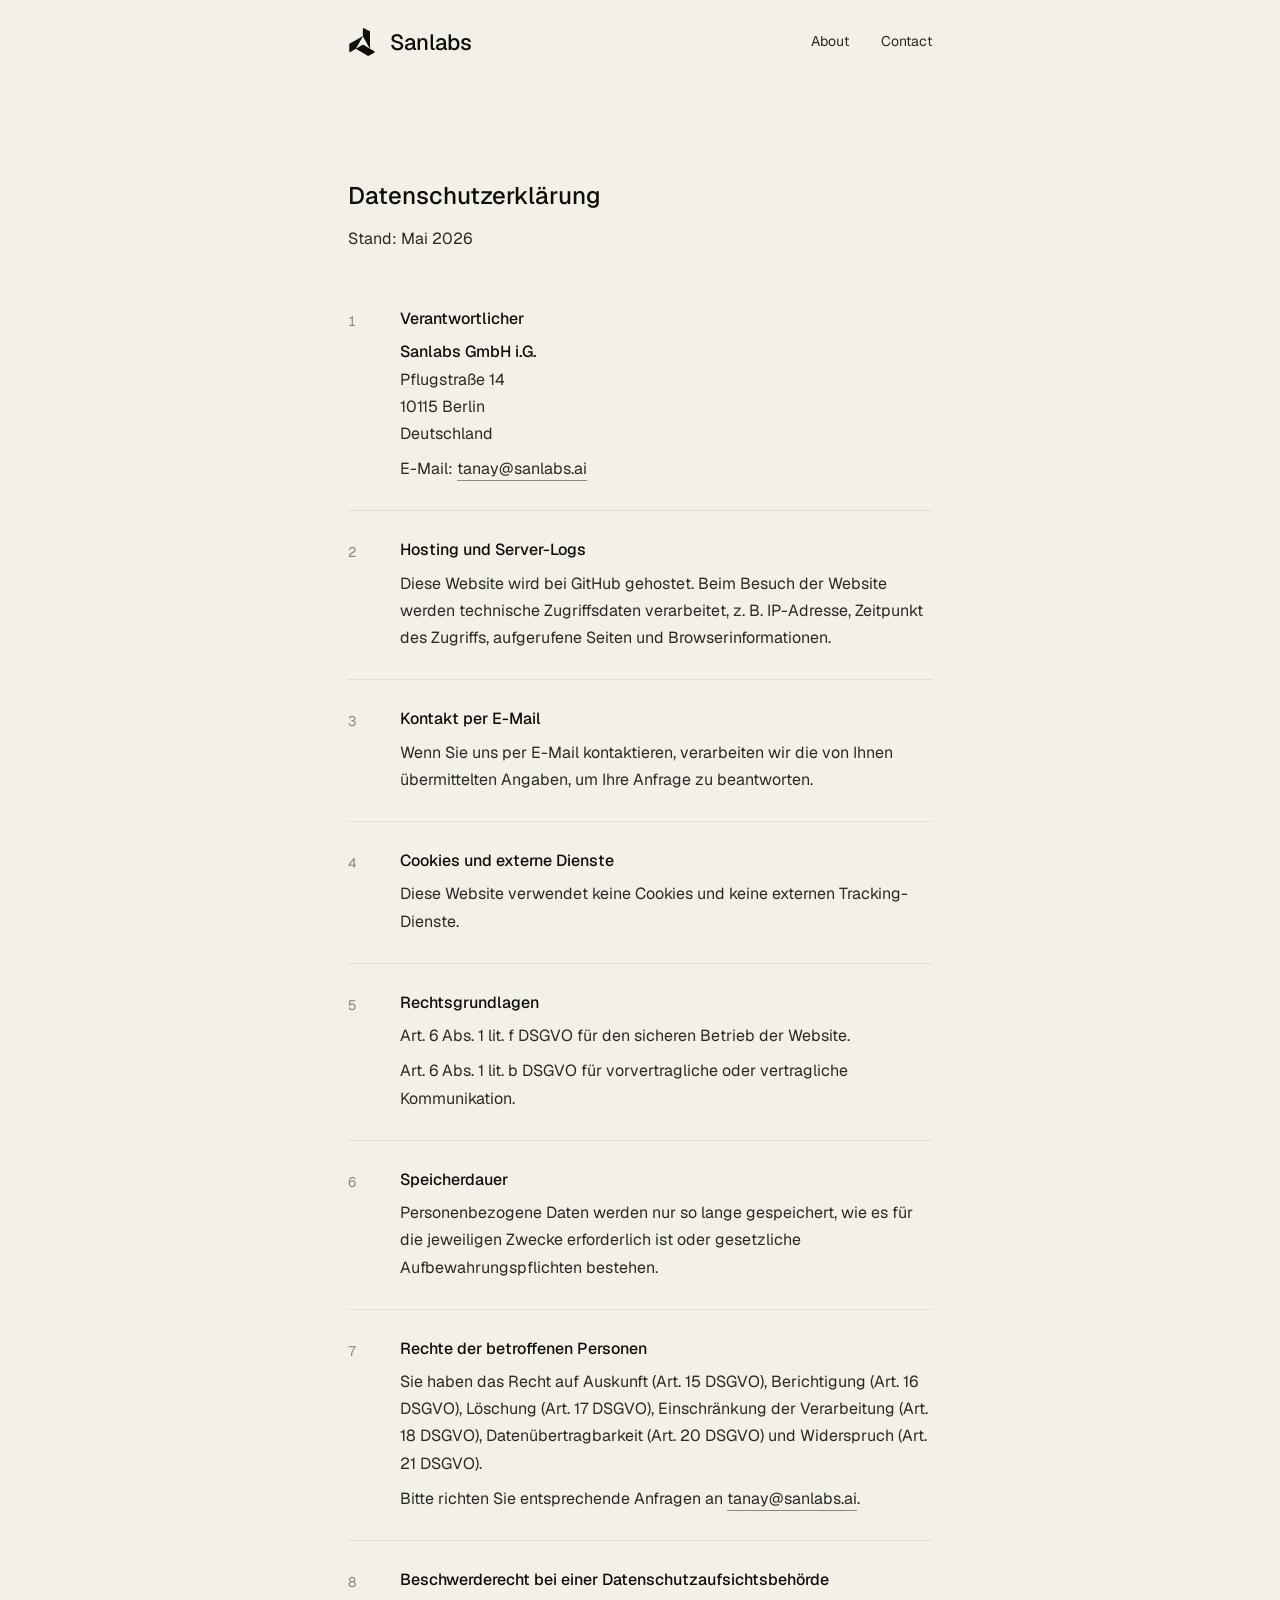
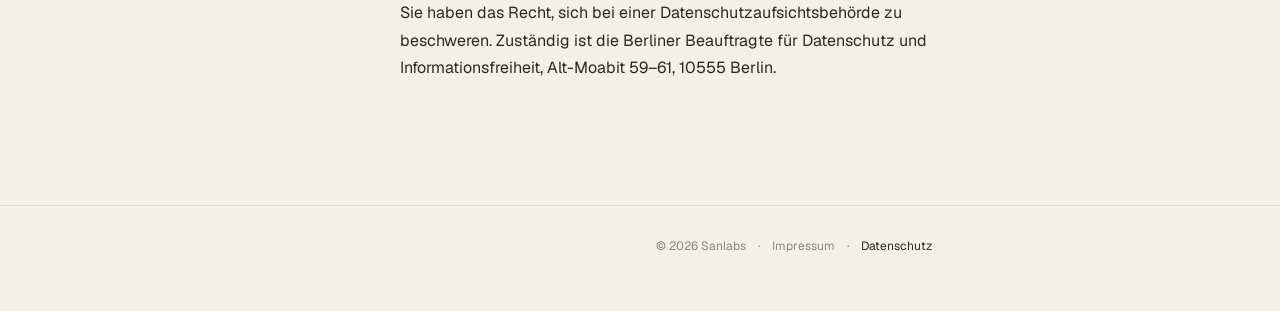
==== datenschutz/index.html @ e5ebaf4c "Initial Sanlabs GitHub Pages site" ====
<!doctype html>
<html lang="de" class="legal-page">
<head>
  <meta charset="utf-8" />
  <meta name="viewport" content="width=device-width, initial-scale=1" />
  <title>Datenschutzerklärung - Sanlabs</title>
  <meta name="description" content="Datenschutzerklärung der Sanlabs GmbH i.G." />
  <link rel="canonical" href="https://sanlabs.ai/datenschutz/" />
  <link rel="icon" href="../assets/sanlabs-symbol.svg" type="image/svg+xml" />
  <link rel="stylesheet" href="../assets/styles.css" />
</head>
<body>
  <header class="top">
    <div class="col top-row">
      <a href="../" class="brand" aria-label="Sanlabs - home">
        <svg viewBox="0 0 110 121" aria-hidden="true">
          <path fill="currentColor" d="M0 85.85C0 80.92.06 76 0 71a3.65 3.65 0 0 1 2-3.5Q20.56 57 39.1 46.44q9.39-5.36 18.8-10.67a1.77 1.77 0 0 0 .94-1.77c0-10.11.08-20.22-.07-30.33 0-2.83 2.41-4.61 5.17-3C71.72 5 79.58 9.2 87.42 13.46a3.52 3.52 0 0 1 2 3.41v15.39q.09 16.64.2 33.26c.06 7.67.18 15.35.2 23a2.39 2.39 0 0 0 1.47 2.28c5.53 3.19 11 6.43 16.57 9.61a3.46 3.46 0 0 1 2.12 3.11 3.39 3.39 0 0 1-2.15 3q-12 6.66-24 13.41a3.78 3.78 0 0 1-4.17 0Q55 105.42 30.2 91a3.14 3.14 0 0 0-3.71 0c-7 4.24-14.16 8.37-21.24 12.55a3.48 3.48 0 0 1-3.44.47A3 3 0 0 1 0 101V85.85zM88.36 89l.2-.24c-.13-.27-.24-.56-.38-.82l-4.08-7.3L60 37.72a7.18 7.18 0 0 0-1.06-1.16 5.43 5.43 0 0 0-1 1Q43.74 62.7 29.61 87.84c-.17.31-.28.65-.42 1l.23.2c.54-.28 1.09-.54 1.62-.84q13.5-7.64 27-15.32a2.35 2.35 0 0 1 2.69 0q13 7.64 26 15.18c.49.31 1.06.61 1.63.94z"/>
        </svg>
        <span>Sanlabs</span>
      </a>
      <nav class="nav" aria-label="Primary">
        <a href="../#about">About</a>
        <a href="../#contact">Contact</a>
      </nav>
    </div>
  </header>

  <main class="legal">
    <article class="col">
      <h1>Datenschutzerklärung</h1>
      <p class="lede">Stand: Mai 2026</p>

      <section class="dsg">
        <div class="num">1</div>
        <div>
          <h2>Verantwortlicher</h2>
          <address>
            <span class="line label">Sanlabs GmbH i.G.</span>
            <span class="line">Pflugstraße 14</span>
            <span class="line">10115 Berlin</span>
            <span class="line">Deutschland</span>
            <span class="line" style="margin-top:8px">E-Mail: <a href="mailto:tanay@sanlabs.ai">tanay@sanlabs.ai</a></span>
          </address>
        </div>
      </section>

      <section class="dsg">
        <div class="num">2</div>
        <div>
          <h2>Hosting und Server-Logs</h2>
          <p>Diese Website wird bei GitHub gehostet. Beim Besuch der Website werden technische Zugriffsdaten verarbeitet, z.&nbsp;B. IP-Adresse, Zeitpunkt des Zugriffs, aufgerufene Seiten und Browserinformationen.</p>
        </div>
      </section>

      <section class="dsg">
        <div class="num">3</div>
        <div>
          <h2>Kontakt per E-Mail</h2>
          <p>Wenn Sie uns per E-Mail kontaktieren, verarbeiten wir die von Ihnen übermittelten Angaben, um Ihre Anfrage zu beantworten.</p>
        </div>
      </section>

      <section class="dsg">
        <div class="num">4</div>
        <div>
          <h2>Cookies und externe Dienste</h2>
          <p>Diese Website verwendet keine Cookies und keine externen Tracking-Dienste.</p>
        </div>
      </section>

      <section class="dsg">
        <div class="num">5</div>
        <div>
          <h2>Rechtsgrundlagen</h2>
          <p>Art. 6 Abs. 1 lit. f DSGVO für den sicheren Betrieb der Website.</p>
          <p>Art. 6 Abs. 1 lit. b DSGVO für vorvertragliche oder vertragliche Kommunikation.</p>
        </div>
      </section>

      <section class="dsg">
        <div class="num">6</div>
        <div>
          <h2>Speicherdauer</h2>
          <p>Personenbezogene Daten werden nur so lange gespeichert, wie es für die jeweiligen Zwecke erforderlich ist oder gesetzliche Aufbewahrungspflichten bestehen.</p>
        </div>
      </section>

      <section class="dsg">
        <div class="num">7</div>
        <div>
          <h2>Rechte der betroffenen Personen</h2>
          <p>Sie haben das Recht auf Auskunft (Art. 15 DSGVO), Berichtigung (Art. 16 DSGVO), Löschung (Art. 17 DSGVO), Einschränkung der Verarbeitung (Art. 18 DSGVO), Datenübertragbarkeit (Art. 20 DSGVO) und Widerspruch (Art. 21 DSGVO).</p>
          <p>Bitte richten Sie entsprechende Anfragen an <a href="mailto:tanay@sanlabs.ai">tanay@sanlabs.ai</a>.</p>
        </div>
      </section>

      <section class="dsg">
        <div class="num">8</div>
        <div>
          <h2>Beschwerderecht bei einer Datenschutzaufsichtsbehörde</h2>
          <p>Sie haben das Recht, sich bei einer Datenschutzaufsichtsbehörde zu beschweren. Zuständig ist die Berliner Beauftragte für Datenschutz und Informationsfreiheit, Alt-Moabit 59&ndash;61, 10555 Berlin.</p>
        </div>
      </section>
    </article>
  </main>

  <footer class="bottom">
    <div class="col foot-row">
      <span>© 2026 Sanlabs</span>
      <span class="sep">·</span>
      <a href="../impressum/">Impressum</a>
      <span class="sep">·</span>
      <a href="../datenschutz/" aria-current="page">Datenschutz</a>
    </div>
  </footer>
</body>
</html>
---- assets/styles.css ----
@font-face {
  font-family: "Geist";
  font-style: normal;
  font-weight: 300;
  font-display: swap;
  src: url("fonts/geist-300.ttf") format("truetype");
}

@font-face {
  font-family: "Geist";
  font-style: normal;
  font-weight: 400;
  font-display: swap;
  src: url("fonts/geist-400.ttf") format("truetype");
}

@font-face {
  font-family: "Geist";
  font-style: normal;
  font-weight: 500;
  font-display: swap;
  src: url("fonts/geist-500.ttf") format("truetype");
}

:root {
  --bg: #f3f0e8;
  --ink: #0f0e0b;
  --ink-2: #2a2925;
  --mute: #8a8780;
  --line: rgba(15, 14, 11, 0.16);
  --line-soft: rgba(15, 14, 11, 0.08);
  --sans: "Geist", ui-sans-serif, system-ui, -apple-system, BlinkMacSystemFont, "Segoe UI", sans-serif;
}

*,
*::before,
*::after {
  box-sizing: border-box;
}

html {
  scroll-behavior: smooth;
  scroll-padding-top: 96px;
}

html,
body {
  margin: 0;
  padding: 0;
  background: var(--bg);
  color: var(--ink);
}

body {
  min-width: 320px;
  font-family: var(--sans);
  font-size: 18px;
  font-weight: 400;
  line-height: 1.7;
  font-feature-settings: "ss01", "ss02";
  -webkit-font-smoothing: antialiased;
  text-rendering: optimizeLegibility;
}

::selection {
  background: var(--ink);
  color: var(--bg);
}

a {
  color: inherit;
  text-decoration: none;
}

p {
  margin: 0 0 1.4em;
}

p:last-child {
  margin-bottom: 0;
}

.col {
  max-width: 640px;
  margin: 0 auto;
  padding: 0 28px;
}

.top {
  position: sticky;
  top: 0;
  z-index: 50;
  padding: 28px 0 24px;
  background: rgba(243, 240, 232, 0.9);
  background: color-mix(in oklab, var(--bg) 88%, transparent);
  -webkit-backdrop-filter: blur(8px) saturate(140%);
  backdrop-filter: blur(8px) saturate(140%);
}

.top-row {
  display: flex;
  align-items: center;
  justify-content: space-between;
  gap: 24px;
}

.brand {
  display: flex;
  align-items: center;
  gap: 14px;
  font-size: 22px;
  font-weight: 500;
  line-height: 1;
  letter-spacing: 0;
}

.brand svg {
  display: block;
  width: 28px;
  height: 28px;
  flex: 0 0 auto;
}

.nav {
  display: flex;
  align-items: center;
  gap: 32px;
}

.nav a {
  position: relative;
  padding: 4px 0;
  color: var(--ink-2);
  font-size: 14px;
  line-height: 1.4;
  transition: color 200ms ease;
}

.nav a:hover,
.nav a[aria-current="true"],
.nav a[aria-current="page"] {
  color: var(--ink);
}

.nav a::after {
  position: absolute;
  right: 0;
  bottom: -1px;
  left: 0;
  height: 1px;
  background: currentColor;
  content: "";
  transform: scaleX(0);
  transform-origin: left;
  transition: transform 350ms cubic-bezier(0.2, 0.7, 0.2, 1);
}

.nav a:hover::after {
  transform: scaleX(0.6);
}

.nav a[aria-current="true"]::after,
.nav a[aria-current="page"]::after {
  transform: scaleX(1);
}

main {
  padding: 96px 0;
}

.essay p,
.section-block p {
  color: var(--ink);
  font-size: 18px;
  line-height: 1.7;
}

.section-block {
  margin-top: 96px;
  padding-top: 32px;
  border-top: 1px solid var(--line-soft);
}

.section-block h2 {
  margin: 0 0 24px;
  color: var(--mute);
  font-family: var(--sans);
  font-size: 15px;
  font-weight: 500;
  line-height: 1.7;
  letter-spacing: 0;
}

.essay p a,
.section-block p a {
  border-bottom: 1px solid var(--ink);
  padding-bottom: 1px;
  transition: opacity 200ms ease;
}

.essay p a:hover,
.section-block p a:hover {
  opacity: 0.55;
}

.essay p a.subtle-link,
.section-block p a.subtle-link {
  border-bottom-color: var(--mute);
  opacity: 1;
  transition: border-color 200ms ease;
}

.essay p a.subtle-link:hover,
.section-block p a.subtle-link:hover {
  border-bottom-color: var(--ink);
  opacity: 1;
}

.legal-page body {
  font-size: 16px;
}

.legal h1,
.not-found h1 {
  margin: 0 0 8px;
  color: var(--ink);
  font-family: var(--sans);
  font-size: 24px;
  font-weight: 500;
  line-height: 1.7;
  letter-spacing: 0;
}

.lede {
  margin: 0 0 56px;
  color: var(--mute);
  font-size: 14px;
  line-height: 1.4;
}

.legal h2 {
  margin: 48px 0 16px;
  color: var(--mute);
  font-family: var(--sans);
  font-size: 15px;
  font-weight: 500;
  line-height: 1.7;
  letter-spacing: 0;
}

.legal h2:first-of-type {
  margin-top: 0;
}

address.contact,
.dsg address {
  color: var(--ink);
  font-style: normal;
}

address.contact .line,
.dsg address .line {
  display: block;
}

.label {
  color: var(--ink);
  font-weight: 500;
}

.legal p,
.dsg p,
.dsg address {
  color: var(--ink-2);
  font-size: 16px;
  line-height: 1.7;
}

.legal p a,
.dsg p a,
.dsg address a {
  border-bottom: 1px solid var(--mute);
  padding-bottom: 1px;
  transition: border-color 200ms ease, color 200ms ease;
}

.legal p a:hover,
.dsg p a:hover,
.dsg address a:hover {
  border-bottom-color: var(--ink);
  color: var(--ink);
}

.dsg {
  display: grid;
  grid-template-columns: 32px 1fr;
  gap: 20px;
  padding: 28px 0;
  border-top: 1px solid var(--line-soft);
}

.dsg:first-of-type {
  padding-top: 0;
  border-top: 0;
}

.dsg .num {
  padding-top: 2px;
  color: var(--mute);
  font-size: 14px;
  font-variant-numeric: tabular-nums;
}

.dsg h2 {
  margin: 0 0 8px;
  color: var(--ink);
  font-family: var(--sans);
  font-size: 16px;
  font-weight: 500;
  line-height: 1.4;
  letter-spacing: 0;
}

.dsg p,
.dsg address {
  margin: 0 0 8px;
}

.dsg p:last-child,
.dsg address:last-child {
  margin-bottom: 0;
}

.bottom {
  padding: 48px 0 56px;
  color: var(--mute);
  font-size: 12px;
  line-height: 1.4;
}

.legal + .bottom,
.not-found + .bottom {
  border-top: 1px solid var(--line-soft);
  padding-top: 32px;
}

.foot-row {
  display: flex;
  align-items: center;
  justify-content: flex-end;
  gap: 12px;
  flex-wrap: wrap;
}

.foot-row .sep {
  color: var(--mute);
  user-select: none;
}

.foot-row a {
  color: var(--mute);
  transition: color 200ms ease;
}

.foot-row a:hover,
.foot-row a[aria-current="page"] {
  color: var(--ink-2);
}

[data-reveal] {
  opacity: 1;
  transform: none;
}

@media (prefers-reduced-motion: no-preference) {
  [data-reveal] {
    opacity: 0;
    transform: translateY(8px);
    transition: opacity 900ms cubic-bezier(0.2, 0.7, 0.2, 1), transform 900ms cubic-bezier(0.2, 0.7, 0.2, 1);
    transition-delay: var(--d, 0ms);
  }

  [data-reveal].in {
    opacity: 1;
    transform: none;
  }
}

@media (prefers-reduced-motion: reduce) {
  html {
    scroll-behavior: auto;
  }
}

@media (max-width: 520px) {
  .col {
    padding-right: 24px;
    padding-left: 24px;
  }

  .top-row {
    gap: 18px;
  }

  .nav {
    gap: 20px;
  }

  .nav a {
    font-size: 13px;
  }

  .dsg {
    grid-template-columns: 24px 1fr;
    gap: 14px;
  }
}
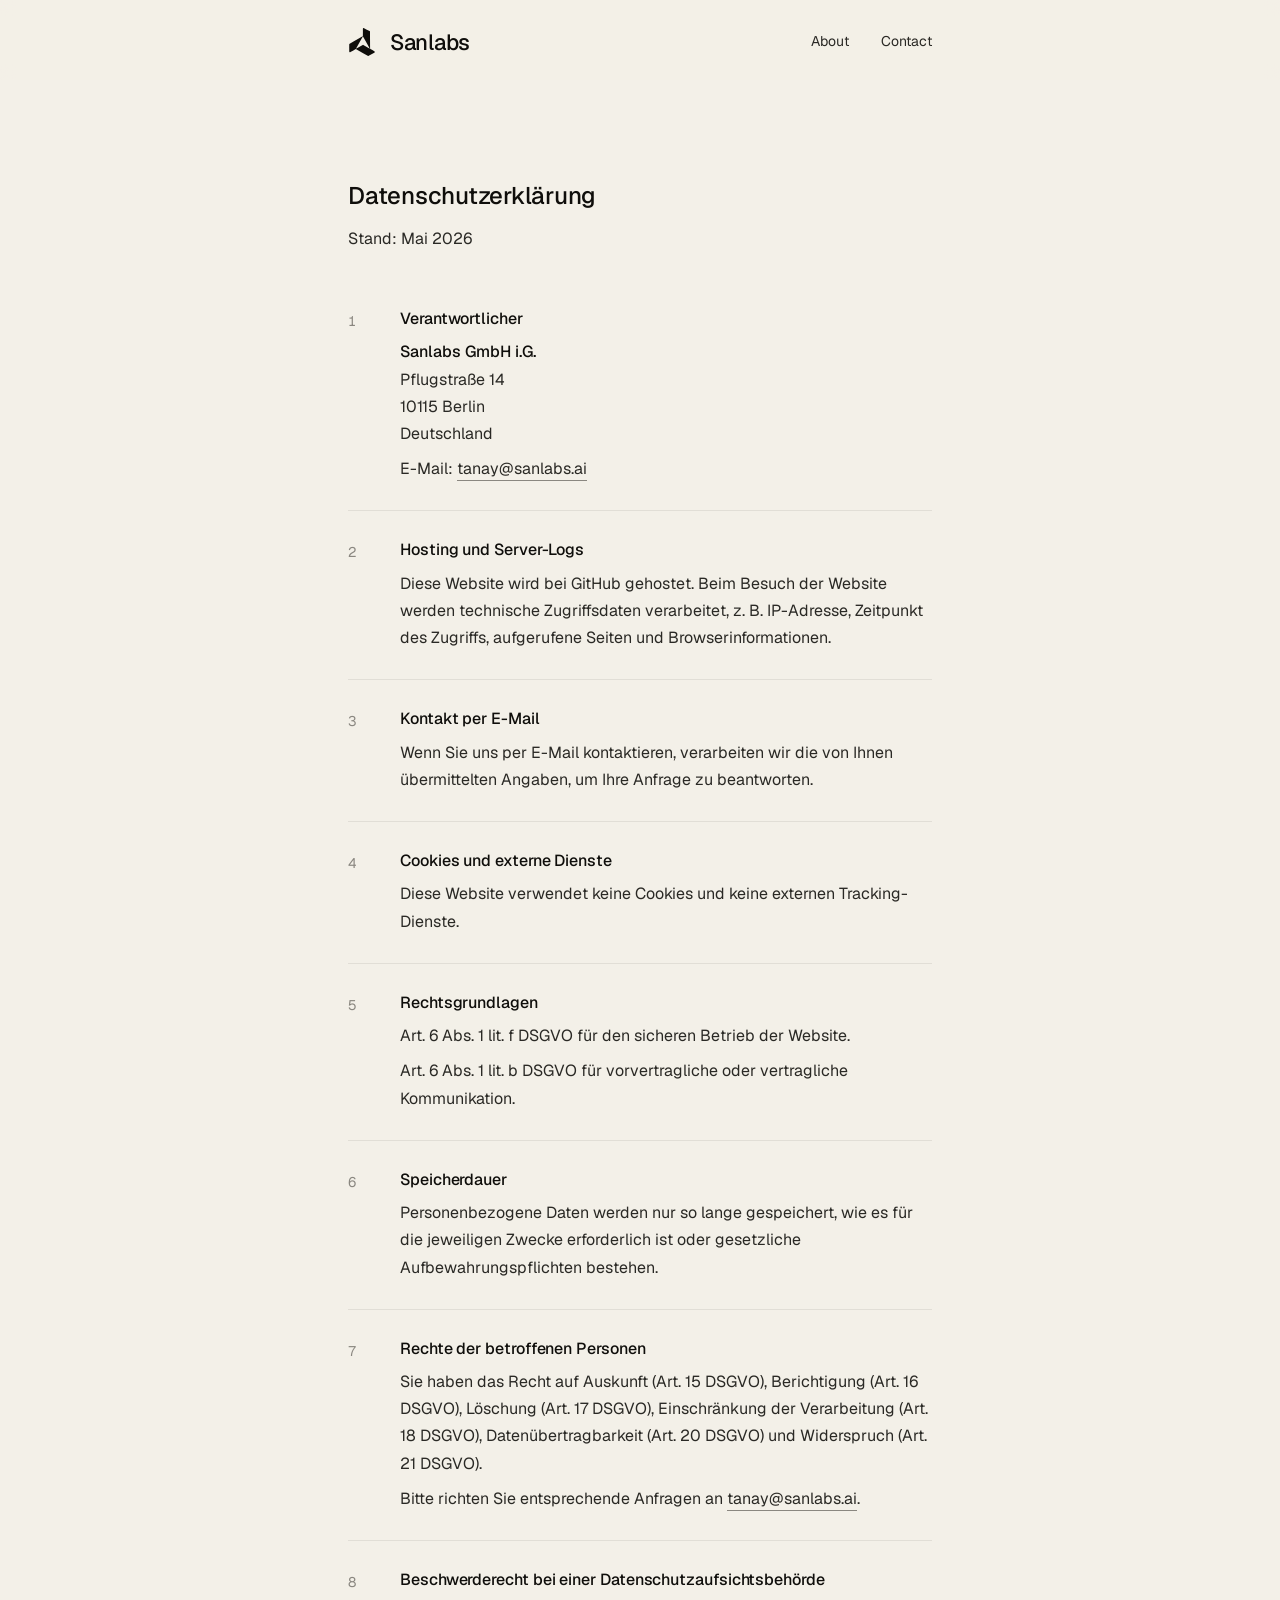
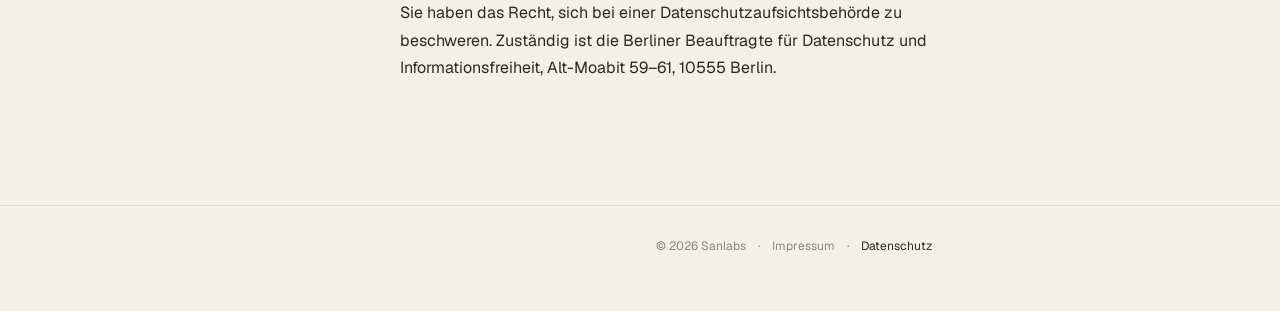
==== commit ace20f4d: "Use exact handoff logo symbol" ====
--- a/datenschutz/index.html
+++ b/datenschutz/index.html
@@ -12,8 +12,8 @@
 <body>
   <header class="top">
     <div class="col top-row">
-      <a href="../" class="brand" aria-label="Sanlabs - home">
-        <svg viewBox="0 0 110 121" aria-hidden="true">
+      <a href="../" class="brand" aria-label="Sanlabs — home">
+        <svg viewBox="-0.011462637223303318 0.06055255979299545 109.99146270751953 120.49649047851562" aria-hidden="true">
           <path fill="currentColor" d="M0 85.85C0 80.92.06 76 0 71a3.65 3.65 0 0 1 2-3.5Q20.56 57 39.1 46.44q9.39-5.36 18.8-10.67a1.77 1.77 0 0 0 .94-1.77c0-10.11.08-20.22-.07-30.33 0-2.83 2.41-4.61 5.17-3C71.72 5 79.58 9.2 87.42 13.46a3.52 3.52 0 0 1 2 3.41v15.39q.09 16.64.2 33.26c.06 7.67.18 15.35.2 23a2.39 2.39 0 0 0 1.47 2.28c5.53 3.19 11 6.43 16.57 9.61a3.46 3.46 0 0 1 2.12 3.11 3.39 3.39 0 0 1-2.15 3q-12 6.66-24 13.41a3.78 3.78 0 0 1-4.17 0Q55 105.42 30.2 91a3.14 3.14 0 0 0-3.71 0c-7 4.24-14.16 8.37-21.24 12.55a3.48 3.48 0 0 1-3.44.47A3 3 0 0 1 0 101V85.85zM88.36 89l.2-.24c-.13-.27-.24-.56-.38-.82l-4.08-7.3L60 37.72a7.18 7.18 0 0 0-1.06-1.16 5.43 5.43 0 0 0-1 1Q43.74 62.7 29.61 87.84c-.17.31-.28.65-.42 1l.23.2c.54-.28 1.09-.54 1.62-.84q13.5-7.64 27-15.32a2.35 2.35 0 0 1 2.69 0q13 7.64 26 15.18c.49.31 1.06.61 1.63.94z"/>
         </svg>
         <span>Sanlabs</span>
@@ -115,4 +115,3 @@
   </footer>
 </body>
 </html>
-
--- a/assets/styles.css
+++ b/assets/styles.css
@@ -111,7 +111,7 @@
   font-size: 22px;
   font-weight: 500;
   line-height: 1;
-  letter-spacing: 0;
+  letter-spacing: -0.012em;
 }
 
 .brand svg {
@@ -188,7 +188,7 @@
   font-size: 15px;
   font-weight: 500;
   line-height: 1.7;
-  letter-spacing: 0;
+  letter-spacing: 0.01em;
 }
 
 .essay p a,
@@ -228,7 +228,7 @@
   font-size: 24px;
   font-weight: 500;
   line-height: 1.7;
-  letter-spacing: 0;
+  letter-spacing: -0.01em;
 }
 
 .lede {
@@ -318,7 +318,7 @@
   font-size: 16px;
   font-weight: 500;
   line-height: 1.4;
-  letter-spacing: 0;
+  letter-spacing: -0.005em;
 }
 
 .dsg p,
@@ -362,7 +362,10 @@
   transition: color 200ms ease;
 }
 
-.foot-row a:hover,
+.foot-row a:hover {
+  color: var(--ink);
+}
+
 .foot-row a[aria-current="page"] {
   color: var(--ink-2);
 }
@@ -415,4 +418,3 @@
     gap: 14px;
   }
 }
-
